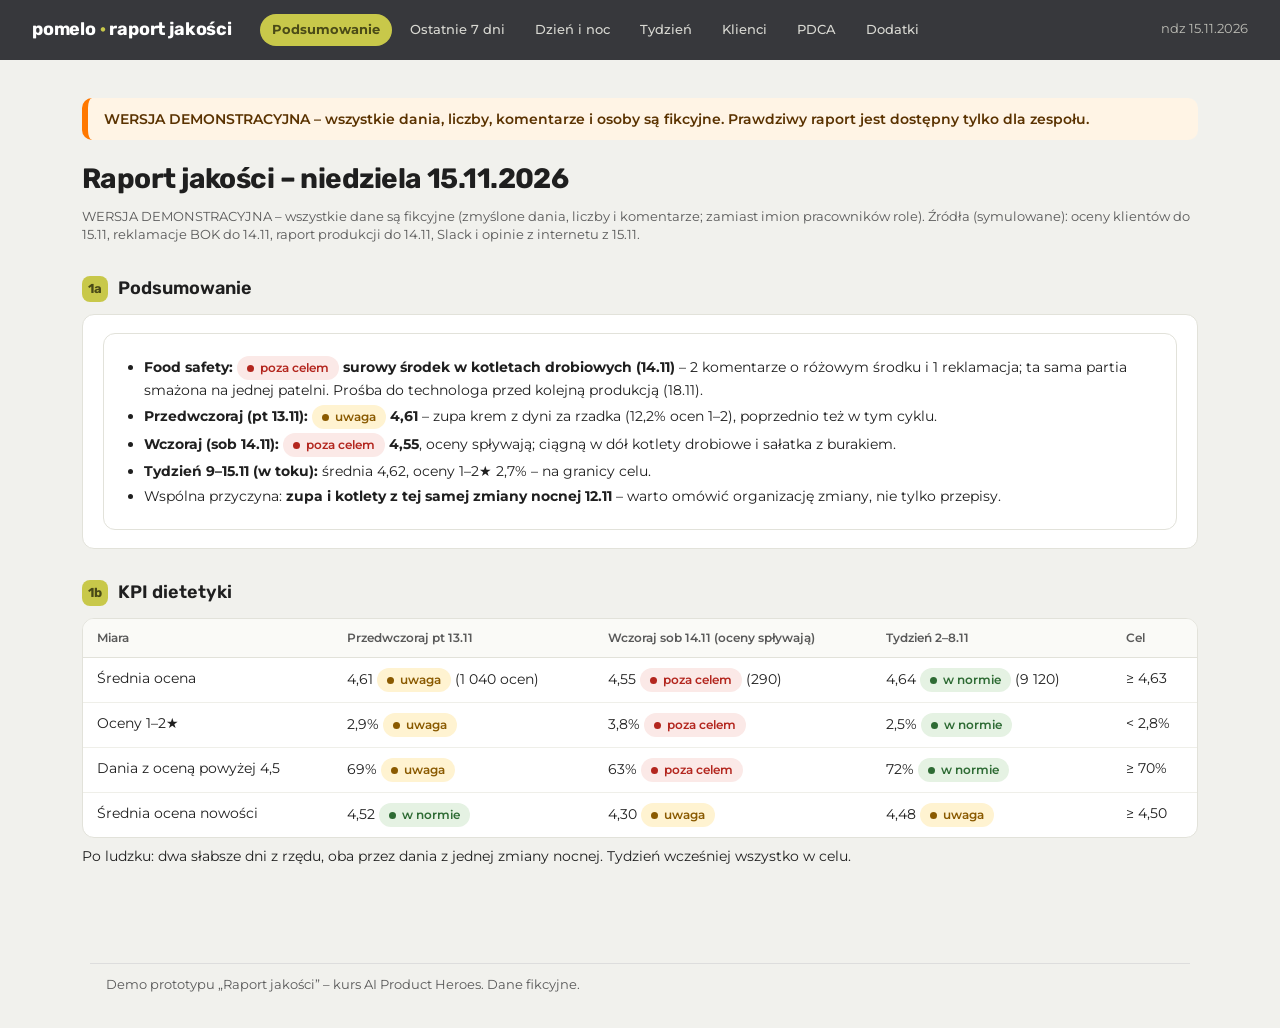
==== site/index.html @ 237c8ed2 "Demo raportu jakości z fikcyjnymi danymi (Netlify) Co-Authored-By: Claude Opus 5.5 <noreply@anthropi" ====
<!doctype html>
<html lang="pl"><head><meta name="robots" content="noindex"><meta charset="utf-8"><meta name="viewport" content="width=device-width,initial-scale=1">
<title>Podsumowanie – raport 15.11</title>
<link href="https://fonts.googleapis.com/css2?family=Montserrat:wght@400;500;600;700&family=Rubik:wght@500;600;700&display=swap" rel="stylesheet">
<link rel="stylesheet" href="pomelo-raport.css"><script src="pomelo-raport.js" defer></script>
<style>.strona p{margin:8px 0} .pod-h{font-family:Rubik;font-size:17px;margin:22px 0 8px} .tab td{vertical-align:top} .problem dd{margin-bottom:8px}</style>
</head><body>
<div class="pasek"><div class="logo">pomelo <span>·</span> raport jakości</div><nav><a class="on" href="index.html">Podsumowanie</a><a href="dni.html">Ostatnie 7 dni</a><a href="dzien-noc.html">Dzień i noc</a><a href="tydzien.html">Tydzień</a><a href="klienci.html">Klienci</a><a href="pdca.html">PDCA</a><a href="dodatki.html">Dodatki</a></nav><div class="data">ndz 15.11.2026</div></div>
<main class="strona"><div role="note" style="margin:12px 0 18px;padding:12px 16px;border-radius:10px;background:#FFF4E5;border-left:6px solid #FF7800;font:600 14px Montserrat,sans-serif;color:#5A3200">WERSJA DEMONSTRACYJNA – wszystkie dania, liczby, komentarze i osoby są fikcyjne. Prawdziwy raport jest dostępny tylko dla zespołu.</div>
<h1>Raport jakości – niedziela 15.11.2026</h1>
<p class="zrodla">WERSJA DEMONSTRACYJNA – wszystkie dane są fikcyjne (zmyślone dania, liczby i komentarze; zamiast imion pracowników role). Źródła (symulowane): oceny klientów do 15.11, reklamacje BOK do 14.11, raport produkcji do 14.11, Slack i opinie z internetu z 15.11.</p>
<h2><span class="nr">1a</span>Podsumowanie</h2>
<div class="podsum karta"><div class="karta podsum"><ul style="margin:0;padding-left:20px"><li style="margin:4px 0"><b>Food safety: <span class="st zle">poza celem</span> surowy środek w kotletach drobiowych (14.11)</b> – 2 komentarze o różowym środku i 1 reklamacja; ta sama partia smażona na jednej patelni. Prośba do technologa przed kolejną produkcją (18.11).</li><li style="margin:4px 0"><b>Przedwczoraj (pt 13.11): <span class="st uwaga">uwaga</span> 4,61</b> – zupa krem z dyni za rzadka (12,2% ocen 1–2), poprzednio też w tym cyklu.</li><li style="margin:4px 0"><b>Wczoraj (sob 14.11): <span class="st zle">poza celem</span> 4,55</b>, oceny spływają; ciągną w dół kotlety drobiowe i sałatka z burakiem.</li><li style="margin:4px 0"><b>Tydzień 9–15.11 (w toku):</b> średnia 4,62, oceny 1–2★ 2,7% – na granicy celu.</li><li style="margin:4px 0">Wspólna przyczyna: <b>zupa i kotlety z tej samej zmiany nocnej 12.11</b> – warto omówić organizację zmiany, nie tylko przepisy.</li></ul></div></div>
<h2><span class="nr">1b</span>KPI dietetyki</h2>
<table class="tab"><tr><th>Miara</th><th>Przedwczoraj pt 13.11</th><th>Wczoraj sob 14.11 (oceny spływają)</th><th>Tydzień 2–8.11</th><th>Cel</th></tr><tr><td>Średnia ocena</td><td>4,61 <span class="st uwaga">uwaga</span> (1 040 ocen)</td><td>4,55 <span class="st zle">poza celem</span> (290)</td><td>4,64 <span class="st dobrze">w normie</span> (9 120)</td><td>≥ 4,63</td></tr><tr><td>Oceny 1–2★</td><td>2,9% <span class="st uwaga">uwaga</span></td><td>3,8% <span class="st zle">poza celem</span></td><td>2,5% <span class="st dobrze">w normie</span></td><td>&lt; 2,8%</td></tr><tr><td>Dania z oceną powyżej 4,5</td><td>69% <span class="st uwaga">uwaga</span></td><td>63% <span class="st zle">poza celem</span></td><td>72% <span class="st dobrze">w normie</span></td><td>≥ 70%</td></tr><tr><td>Średnia ocena nowości</td><td>4,52 <span class="st dobrze">w normie</span></td><td>4,30 <span class="st uwaga">uwaga</span></td><td>4,48 <span class="st uwaga">uwaga</span></td><td>≥ 4,50</td></tr></table>
<p>Po ludzku: dwa słabsze dni z rzędu, oba przez dania z jednej zmiany nocnej. Tydzień wcześniej wszystko w celu.</p>

</main><footer style="max-width:1100px;margin:32px auto 24px;padding:12px 16px;border-top:1px solid #ddd;font:13px Montserrat,sans-serif;color:#595959">Demo prototypu „Raport jakości” – kurs AI Product Heroes. Dane fikcyjne.</footer></body></html>
---- site/pomelo-raport.css ----
/* Pomelo – raport poranny (dashboard). Zasady: skill 7-Skills/pomelo-raport-ui/SKILL.md */
:root{
  --tlo:#F1F1ED;          /* ciepłe złamane białe – tło strony (pomelo.com.pl) */
  --karta:#FFFFFF;
  --tekst:#1F1F1F; --tekst-2:#595959; --linia:#E2E2DA;
  --grafit:#37383C;       /* nagłówek strony, ciemne elementy */
  --akcent:#C8C84A;       /* limonkowo-oliwkowy akcent Pomelo – podkreślenia, aktywne zakładki, NIE status */
  --akcent-ciemny:#4A4A17;/* tekst/obwódka na akcencie, fokus */
  --akcent-jasny:#F3F3D6;
  /* statusy – zawsze kolor + słowo */
  --zle:#B3261E;  --zle-tlo:#FBE9E7;
  --uwaga:#8A5A00; --uwaga-tlo:#FFF3D1;
  --dobrze:#2E6B34; --dobrze-tlo:#E5F2E3;
  --szary:#6E6E68; --szary-tlo:#ECECE6;
  --r:12px; --r-maly:999px;
  --font-tekst:'Montserrat',system-ui,sans-serif; --font-naglowek:'Rubik','Montserrat',system-ui,sans-serif;
}
*{box-sizing:border-box}
body{margin:0;background:var(--tlo);color:var(--tekst);font-family:var(--font-tekst);font-size:14px;line-height:1.5}
a{color:var(--akcent-ciemny)}
:focus-visible{outline:3px solid var(--akcent-ciemny);outline-offset:2px}

/* pasek górny */
.pasek{background:var(--grafit);color:#fff;padding:14px 32px;display:flex;align-items:center;gap:28px}
.pasek .logo{font-family:var(--font-naglowek);font-weight:700;font-size:18px;letter-spacing:-.01em}
.pasek .logo span{color:var(--akcent)}
.pasek nav{display:flex;gap:6px;flex-wrap:wrap}
.pasek nav a{color:#D8D8D2;text-decoration:none;font-size:13px;font-weight:500;padding:6px 12px;border-radius:var(--r-maly)}
.pasek nav a.on{background:var(--akcent);color:var(--akcent-ciemny);font-weight:700}
.pasek .data{margin-left:auto;font-size:12.5px;color:#BDBDB6}

.strona{max-width:1180px;margin:0 auto;padding:26px 32px 56px}
h1{font-family:var(--font-naglowek);font-weight:700;font-size:28px;letter-spacing:-.02em;margin:0 0 4px}
h1 .podkr{background:linear-gradient(transparent 62%,var(--akcent) 62%,var(--akcent) 90%,transparent 90%);padding:0 2px}
.zrodla{color:var(--tekst-2);font-size:12.5px;margin:0 0 22px}
h2{font-family:var(--font-naglowek);font-weight:600;font-size:18px;margin:30px 0 12px;display:flex;align-items:center;gap:10px}
h2 .nr{display:inline-grid;place-items:center;width:26px;height:26px;border-radius:8px;background:var(--akcent);color:var(--akcent-ciemny);font-size:13px;font-weight:700}
h2 small{font-family:var(--font-tekst);font-weight:500;font-size:12.5px;color:var(--tekst-2)}

/* karta i kafelki */
.karta{background:var(--karta);border:1px solid var(--linia);border-radius:var(--r);padding:18px 20px}
.kafelki{display:grid;grid-template-columns:repeat(3,1fr);gap:14px}
.kafel{background:var(--karta);border:1px solid var(--linia);border-radius:var(--r);padding:16px 18px;border-top:4px solid var(--szary)}
.kafel.zle{border-top-color:var(--zle)} .kafel.dobrze{border-top-color:var(--dobrze)} .kafel.uwaga{border-top-color:#C99A2E}
.kafel .co{font-size:12px;color:var(--tekst-2);font-weight:600;text-transform:uppercase;letter-spacing:.04em}
.kafel .liczba{font-family:var(--font-naglowek);font-size:34px;font-weight:600;letter-spacing:-.02em;margin:6px 0 2px}
.kafel .por{font-size:12.5px;color:var(--tekst-2);margin-bottom:10px}

/* znaczek statusu: kolor + słowo/kropka */
.st{display:inline-flex;align-items:center;gap:6px;font-size:12px;font-weight:600;padding:3px 10px;border-radius:var(--r-maly);white-space:nowrap}
.st::before{content:"";width:7px;height:7px;border-radius:50%;background:currentColor}
.st.zle{background:var(--zle-tlo);color:var(--zle)} .st.uwaga{background:var(--uwaga-tlo);color:var(--uwaga)}
.st.dobrze{background:var(--dobrze-tlo);color:var(--dobrze)} .st.szary{background:var(--szary-tlo);color:var(--szary)}
.st.bez::before{display:none}

/* podsumowanie */
.podsum{display:grid;gap:10px}
.podsum p{margin:0} .podsum b{font-weight:700}
.alarm{background:var(--zle-tlo);border:1px solid #F2C4BF;border-left:5px solid var(--zle);border-radius:var(--r);padding:12px 16px}
.alarm .tag{font-size:11.5px;font-weight:700;color:var(--zle);text-transform:uppercase;letter-spacing:.06em}

/* tabele */
table.tab{width:100%;border-collapse:separate;border-spacing:0;background:var(--karta);border:1px solid var(--linia);border-radius:var(--r);overflow:hidden}
.tab th{text-align:left;font-size:12px;font-weight:600;color:var(--tekst-2);padding:10px 14px;border-bottom:1px solid var(--linia);background:#FAFAF7}
.tab td{padding:10px 14px;border-bottom:1px solid #EFEFE9;vertical-align:top}
.tab tr:last-child td{border-bottom:0}
.tab td.num{font-variant-numeric:tabular-nums;white-space:nowrap}
.tab .cel{color:var(--tekst-2);font-size:12.5px;white-space:nowrap}
.pod{font-size:13px;color:var(--tekst-2);margin:10px 2px 0}

/* karta problemu */
.problem{background:var(--karta);border:1px solid var(--linia);border-radius:var(--r);overflow:hidden;margin-bottom:14px}
.problem header{display:flex;align-items:center;gap:12px;padding:14px 18px;border-bottom:1px solid var(--linia)}
.problem header .nr{font-family:var(--font-naglowek);font-weight:700;font-size:15px;width:30px;height:30px;border-radius:50%;display:grid;place-items:center;background:var(--grafit);color:#fff}
.problem header h3{margin:0;font-family:var(--font-naglowek);font-size:16px;font-weight:600}
.problem header .st{margin-left:auto}
.problem dl{display:grid;grid-template-columns:120px 1fr;margin:0}
.problem dt{padding:10px 18px;font-size:12px;font-weight:700;color:var(--tekst-2);text-transform:uppercase;letter-spacing:.04em;border-bottom:1px solid #EFEFE9;background:#FAFAF7}
.problem dd{margin:0;padding:10px 18px;border-bottom:1px solid #EFEFE9}
.problem dd:last-of-type,.problem dt:last-of-type{border-bottom:0}
.wiemy{display:grid;grid-template-columns:1fr 1fr;gap:10px;margin-top:8px}
.wiemy div{border-radius:8px;padding:8px 12px;font-size:13px}
.wiemy .tak{background:var(--dobrze-tlo)} .wiemy .nie{background:var(--uwaga-tlo)}
.wiemy b{display:block;font-size:11.5px;text-transform:uppercase;letter-spacing:.05em;margin-bottom:2px}
.cytat{font-style:italic;color:#3d3d3a}
.osoba{font-weight:600;background:var(--akcent-jasny);padding:1px 6px;border-radius:5px;white-space:nowrap}

@media (max-width:820px){
  .pasek{flex-wrap:wrap;padding:12px 16px;gap:10px} .pasek .data{margin-left:0}
  .strona{padding:18px 16px 40px} .kafelki{grid-template-columns:1fr}
  .problem dl{grid-template-columns:1fr} .wiemy{grid-template-columns:1fr}
  table.tab{display:block;overflow-x:auto}
}

/* ---------- efekty (wersja 2) – subtelne, max ~0,8 s, wyłączone przy prefers-reduced-motion ---------- */
.fx .wejdz{opacity:0;transform:translateY(10px);transition:opacity .5s ease,transform .5s ease}
.fx .wejdz.widac{opacity:1;transform:none}
h1 .podkr{background:none;background-image:linear-gradient(transparent 62%,var(--akcent) 62%,var(--akcent) 90%,transparent 90%);background-repeat:no-repeat;background-size:100% 100%;transition:background-size .8s cubic-bezier(.2,.7,.2,1) .3s}
.fx body:not(.gotowe) h1 .podkr{background-size:0% 100%}
.alarm .tag::before{content:"";display:inline-block;width:8px;height:8px;border-radius:50%;background:var(--zle);margin-right:8px;vertical-align:1px;animation:puls 1.8s ease-out infinite}
@keyframes puls{0%{box-shadow:0 0 0 0 rgba(179,38,30,.55)}70%{box-shadow:0 0 0 9px rgba(179,38,30,0)}100%{box-shadow:0 0 0 0 rgba(179,38,30,0)}}
.kafel,.problem{transition:transform .2s ease,box-shadow .2s ease}
.kafel:hover,.problem:hover{transform:translateY(-2px);box-shadow:0 6px 18px rgba(55,56,60,.10)}
.kafel .pasek-celu{height:6px;border-radius:99px;background:var(--szary-tlo);margin:2px 0 12px;position:relative;overflow:hidden}
.kafel .pasek-celu i{position:absolute;inset:0 auto 0 0;width:0;border-radius:99px;background:currentColor;transition:width 1s cubic-bezier(.2,.7,.2,1) .2s}
.kafel .pasek-celu b{position:absolute;top:-3px;bottom:-3px;width:2px;background:var(--grafit)}
.kafel.zle .pasek-celu{color:var(--zle)} .kafel.dobrze .pasek-celu{color:var(--dobrze)} .kafel.uwaga .pasek-celu{color:#C99A2E}
.tab tr{transition:background .15s} .tab tr:hover td{background:#FBFBF4}
.fx .tab .st{opacity:0;transform:scale(.85);transition:opacity .35s ease,transform .35s ease}
.fx .tab.widac .st{opacity:1;transform:none}
@media (prefers-reduced-motion:reduce){
  .fx .wejdz,.fx .tab .st{opacity:1!important;transform:none!important;transition:none!important}
  h1 .podkr{background-size:100% 100%!important;transition:none!important}
  .alarm .tag::before{animation:none} .kafel .pasek-celu i{transition:none}
  .kafel:hover,.problem:hover{transform:none}
}
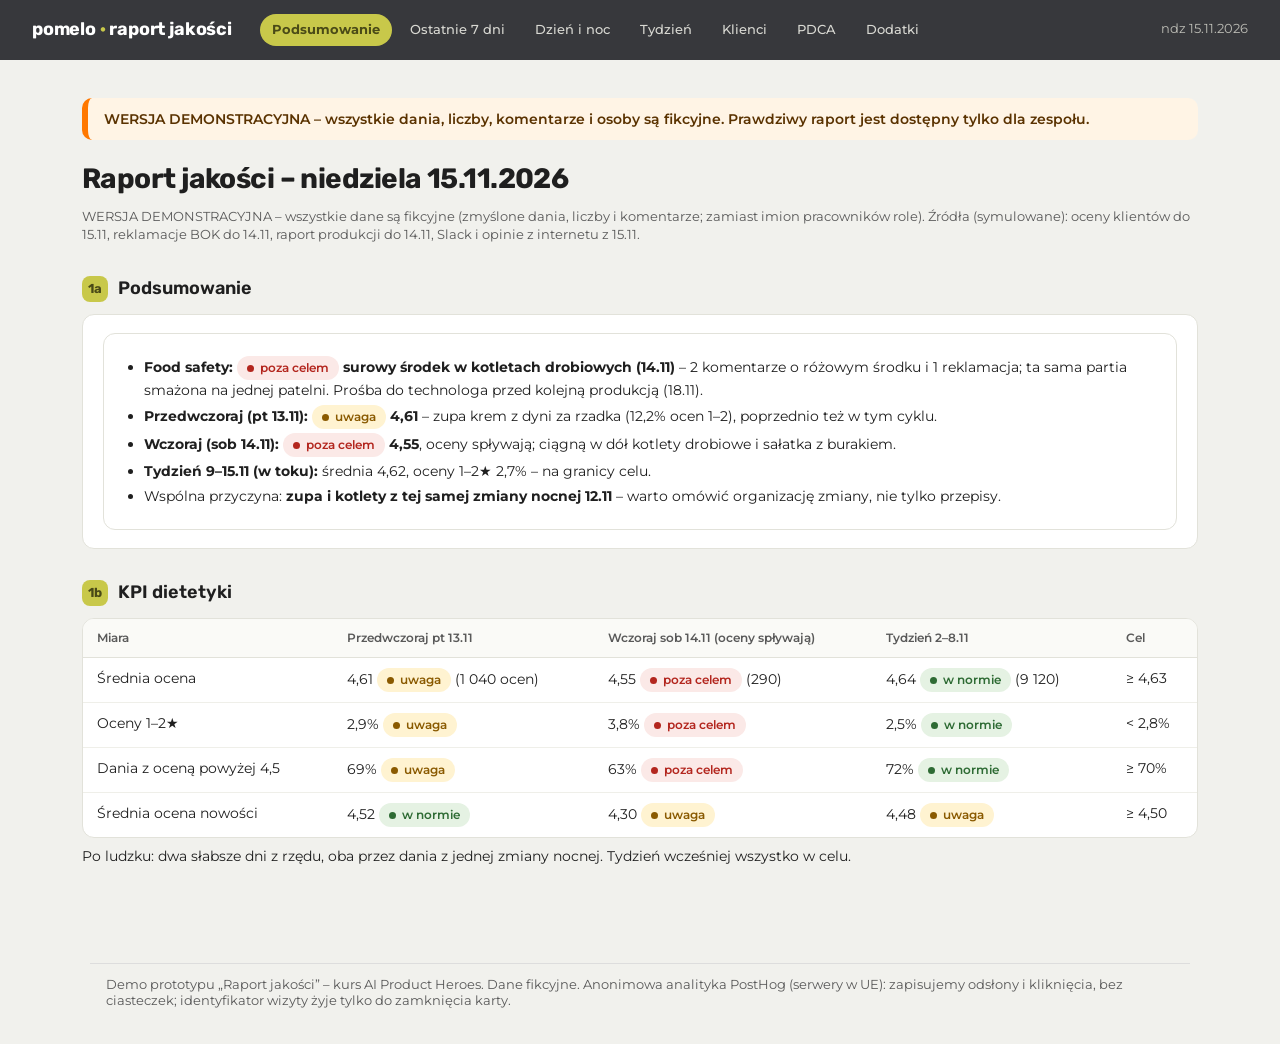
==== commit c8d6c8b7: "PostHog: identyfikator wizyty w pamięci karty, zakładki w jednej sesji Co-Authored-By: Claude Opus 5" ====
--- a/site/index.html
+++ b/site/index.html
@@ -4,7 +4,7 @@
 <link href="https://fonts.googleapis.com/css2?family=Montserrat:wght@400;500;600;700&family=Rubik:wght@500;600;700&display=swap" rel="stylesheet">
 <link rel="stylesheet" href="pomelo-raport.css"><script src="pomelo-raport.js" defer></script>
 <style>.strona p{margin:8px 0} .pod-h{font-family:Rubik;font-size:17px;margin:22px 0 8px} .tab td{vertical-align:top} .problem dd{margin-bottom:8px}</style>
-</head><body>
+<script>!function(t,e){var o,n,p,r;e.__SV||(window.posthog=e,e._i=[],e.init=function(i,s,a){function g(t,e){var o=e.split(".");2==o.length&&(t=t[o[0]],e=o[1]),t[e]=function(){t.push([e].concat(Array.prototype.slice.call(arguments,0)))}}(p=t.createElement("script")).type="text/javascript",p.crossOrigin="anonymous",p.async=!0,p.src=s.api_host.replace(".i.posthog.com","-assets.i.posthog.com")+"/static/array.js",(r=t.getElementsByTagName("script")[0]).parentNode.insertBefore(p,r);var u=e;for(void 0!==a?u=e[a]=[]:a="posthog",u.people=u.people||[],u.toString=function(t){var e="posthog";return"posthog"!==a&&(e+="."+a),t||(e+=" (stub)"),e},u.people.toString=function(){return u.toString(1)+" (stub)"},o="init capture register register_once register_for_session unregister unregister_for_session getFeatureFlag getFeatureFlagPayload isFeatureEnabled reloadFeatureFlags identify setPersonProperties group resetGroups reset get_distinct_id getGroups get_session_id get_session_replay_url alias set_config startSessionRecording stopSessionRecording sessionRecordingStarted captureException get_property getSessionProperty opt_in_capturing opt_out_capturing has_opted_in_capturing has_opted_out_capturing debug".split(" "),n=0;n<o.length;n++)g(u,o[n]);e._i.push([i,s,a])},e.__SV=1)}(document,window.posthog||[]);posthog.init("phc_wmrHG9J47kjTDjDD95hW8KZ4fDsWvXXqtJEXHdP3PWM6",{api_host:"https://eu.i.posthog.com",autocapture:true,capture_pageview:true,persistence:"sessionStorage",person_profiles:"identified_only",disable_session_recording:true,request_batching:false,mask_all_element_attributes:false,session_recording:{maskAllInputs:true}});</script></head><body>
 <div class="pasek"><div class="logo">pomelo <span>·</span> raport jakości</div><nav><a class="on" href="index.html">Podsumowanie</a><a href="dni.html">Ostatnie 7 dni</a><a href="dzien-noc.html">Dzień i noc</a><a href="tydzien.html">Tydzień</a><a href="klienci.html">Klienci</a><a href="pdca.html">PDCA</a><a href="dodatki.html">Dodatki</a></nav><div class="data">ndz 15.11.2026</div></div>
 <main class="strona"><div role="note" style="margin:12px 0 18px;padding:12px 16px;border-radius:10px;background:#FFF4E5;border-left:6px solid #FF7800;font:600 14px Montserrat,sans-serif;color:#5A3200">WERSJA DEMONSTRACYJNA – wszystkie dania, liczby, komentarze i osoby są fikcyjne. Prawdziwy raport jest dostępny tylko dla zespołu.</div>
 <h1>Raport jakości – niedziela 15.11.2026</h1>
@@ -15,4 +15,4 @@
 <table class="tab"><tr><th>Miara</th><th>Przedwczoraj pt 13.11</th><th>Wczoraj sob 14.11 (oceny spływają)</th><th>Tydzień 2–8.11</th><th>Cel</th></tr><tr><td>Średnia ocena</td><td>4,61 <span class="st uwaga">uwaga</span> (1 040 ocen)</td><td>4,55 <span class="st zle">poza celem</span> (290)</td><td>4,64 <span class="st dobrze">w normie</span> (9 120)</td><td>≥ 4,63</td></tr><tr><td>Oceny 1–2★</td><td>2,9% <span class="st uwaga">uwaga</span></td><td>3,8% <span class="st zle">poza celem</span></td><td>2,5% <span class="st dobrze">w normie</span></td><td>&lt; 2,8%</td></tr><tr><td>Dania z oceną powyżej 4,5</td><td>69% <span class="st uwaga">uwaga</span></td><td>63% <span class="st zle">poza celem</span></td><td>72% <span class="st dobrze">w normie</span></td><td>≥ 70%</td></tr><tr><td>Średnia ocena nowości</td><td>4,52 <span class="st dobrze">w normie</span></td><td>4,30 <span class="st uwaga">uwaga</span></td><td>4,48 <span class="st uwaga">uwaga</span></td><td>≥ 4,50</td></tr></table>
 <p>Po ludzku: dwa słabsze dni z rzędu, oba przez dania z jednej zmiany nocnej. Tydzień wcześniej wszystko w celu.</p>
 
-</main><footer style="max-width:1100px;margin:32px auto 24px;padding:12px 16px;border-top:1px solid #ddd;font:13px Montserrat,sans-serif;color:#595959">Demo prototypu „Raport jakości” – kurs AI Product Heroes. Dane fikcyjne.</footer></body></html>
+</main><footer style="max-width:1100px;margin:32px auto 24px;padding:12px 16px;border-top:1px solid #ddd;font:13px Montserrat,sans-serif;color:#595959">Demo prototypu „Raport jakości” – kurs AI Product Heroes. Dane fikcyjne. Anonimowa analityka PostHog (serwery w UE): zapisujemy odsłony i kliknięcia, bez ciasteczek; identyfikator wizyty żyje tylko do zamknięcia karty.</footer></body></html>
